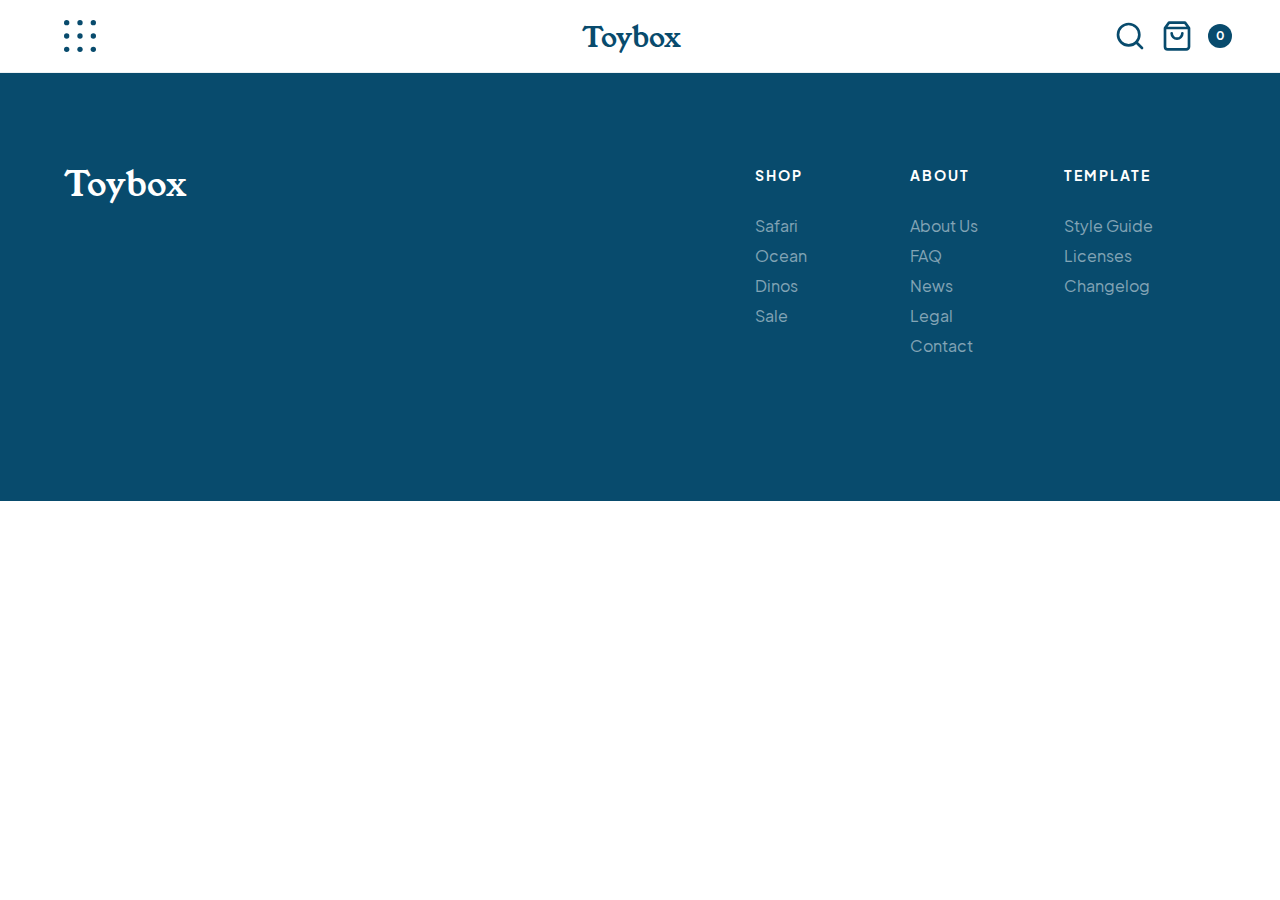
==== shop.html @ d3ab34e5 "added shop page plus reccuring sections" ====
<!DOCTYPE html>
<html lang="en">
<head>
    <meta charset="UTF-8">
    <meta http-equiv="X-UA-Compatible" content="IE=edge">
    <meta name="viewport" content="width=device-width, initial-scale=1.0">
    <title>Shop page - Toybox</title>
    <link rel="stylesheet" href="styles/styles.css">
</head>
<body>
    <a href="#mainContent" class="skip-link">Skip to main content.</a>
    <nav class="navBar">
        <div class="wrapper">
    
            <button class="menuIcon">
                <img src="./assets/menu-button.svg" alt="open slide-out navigation" class="menuIcon">
            </button>
    
            <a href="#" class="logo">
                <h1>Toybox</h1>
            </a>
    
            <div class="searchCart">
    
                <button class="menuIcon">
                    <img src="./assets/search.svg" alt="search icon" class="searchIcon">
                </button>
    
                <a href="#" class="bag">
                    <img src="./assets/shop-bag.svg" alt="shopping bag icon" class="bagIcon">
                </a>
    
                <div class="counter">
                    <p class="smallCopy">0</p>
                </div> <!-- .counter END -->
            </div> <!-- .searchCart END -->
    
        </div> <!-- .wrapper END -->
    </nav> <!-- .navBar END -->

    <footer id="footer">
        <div class="wrapper">
            <div class="footerFlexContainer">
                <a href="" class="logo">
                    <h4>Toybox</h4>
                </a>
                <div class="footerNav">
                    <nav>
                        <ul class="footerShop">
                            <li>
                                <h5>Shop</h5>
                            </li>
                            <li>
                                <a href="">Safari</a>
                            </li>
                            <li>
                                <a href="">Ocean</a>
                            </li>
                            <li>
                                <a href="">Dinos</a>
                            </li>
                            <li>
                                <a href="">Sale</a>
                            </li>
                        </ul>
                        <ul class="footerAbout">
                            <li>
                                <h5>About</h5>
                            </li>
                            <li>
                                <a href="">About Us</a>
                            </li>
                            <li>
                                <a href="">FAQ</a>
                            </li>
                            <li>
                                <a href="">News</a>
                            </li>
                            <li>
                                <a href="">Legal</a>
                            </li>
                            <li>
                                <a href="">Contact</a>
                            </li>
                        </ul>
                        <ul class="footerTemp">
                            <li>
                                <h5>Template</h5>
                            </li>
                            <li>
                                <a href="">Style Guide</a>
                            </li>
                            <li>
                                <a href="">Licenses</a>
                            </li>
                            <li>
                                <a href="">Changelog</a>
                            </li>
                        </ul>
                    </nav>
                </div> <!-- .footerNav END -->
            </div> <!-- .footerFlexContainer END-->
        </div> <!-- .wrapper END-->
    </footer>
</body>
</html>
---- styles/styles.css ----
/* _variables.scss */
/* site fonts */
/* if we set our root element font-size to 125%, then 1 rem = 20px */
/* site colours */
html {
  line-height: 1.15;
  -ms-text-size-adjust: 100%;
  -webkit-text-size-adjust: 100%;
}

body {
  margin: 0;
}

article, aside, footer, header, nav, section {
  display: block;
}

h1 {
  font-size: 2em;
  margin: 0.67em 0;
}

figcaption, figure, main {
  display: block;
}

figure {
  margin: 1em 40px;
}

hr {
  -webkit-box-sizing: content-box;
          box-sizing: content-box;
  height: 0;
  overflow: visible;
}

pre {
  font-family: monospace, monospace;
  font-size: 1em;
}

a {
  background-color: transparent;
  -webkit-text-decoration-skip: objects;
}

abbr[title] {
  border-bottom: none;
  text-decoration: underline;
  -webkit-text-decoration: underline dotted;
          text-decoration: underline dotted;
}

b, strong {
  font-weight: inherit;
}

b, strong {
  font-weight: bolder;
}

code, kbd, samp {
  font-family: monospace, monospace;
  font-size: 1em;
}

dfn {
  font-style: italic;
}

mark {
  background-color: #ff0;
  color: #000;
}

small {
  font-size: 80%;
}

sub, sup {
  font-size: 75%;
  line-height: 0;
  position: relative;
  vertical-align: baseline;
}

sub {
  bottom: -0.25em;
}

sup {
  top: -0.5em;
}

audio, video {
  display: inline-block;
}

audio:not([controls]) {
  display: none;
  height: 0;
}

img {
  border-style: none;
}

svg:not(:root) {
  overflow: hidden;
}

button, input, optgroup, select, textarea {
  font-family: sans-serif;
  font-size: 100%;
  line-height: 1.15;
  margin: 0;
}

button, input {
  overflow: visible;
}

button, select {
  text-transform: none;
}

button, html [type=button], [type=reset], [type=submit] {
  -webkit-appearance: button;
}

button::-moz-focus-inner, [type=button]::-moz-focus-inner, [type=reset]::-moz-focus-inner, [type=submit]::-moz-focus-inner {
  border-style: none;
  padding: 0;
}

button:-moz-focusring, [type=button]:-moz-focusring, [type=reset]:-moz-focusring, [type=submit]:-moz-focusring {
  outline: 1px dotted ButtonText;
}

fieldset {
  padding: 0.35em 0.75em 0.625em;
}

legend {
  -webkit-box-sizing: border-box;
          box-sizing: border-box;
  color: inherit;
  display: table;
  max-width: 100%;
  padding: 0;
  white-space: normal;
}

progress {
  display: inline-block;
  vertical-align: baseline;
}

textarea {
  overflow: auto;
}

[type=checkbox], [type=radio] {
  -webkit-box-sizing: border-box;
          box-sizing: border-box;
  padding: 0;
}

[type=number]::-webkit-inner-spin-button, [type=number]::-webkit-outer-spin-button {
  height: auto;
}

[type=search] {
  -webkit-appearance: textfield;
  outline-offset: -2px;
}

[type=search]::-webkit-search-cancel-button, [type=search]::-webkit-search-decoration {
  -webkit-appearance: none;
}

::-webkit-file-upload-button {
  -webkit-appearance: button;
  font: inherit;
}

details, menu {
  display: block;
}

summary {
  display: list-item;
}

canvas {
  display: inline-block;
}

template {
  display: none;
}

[hidden] {
  display: none;
}

html {
  -webkit-box-sizing: border-box;
          box-sizing: border-box;
}

*, *:before, *:after {
  -webkit-box-sizing: inherit;
          box-sizing: inherit;
}

.sr-only {
  position: absolute;
  width: 1px;
  height: 1px;
  margin: -1px;
  border: 0;
  padding: 0;
  white-space: nowrap;
  -webkit-clip-path: inset(100%);
          clip-path: inset(100%);
  clip: rect(0 0 0 0);
  overflow: hidden;
}

.skip-link {
  position: absolute;
  left: -1000px;
  top: 5px;
  z-index: 999;
  background: white;
  color: black;
}

.skip-link:focus {
  left: 0;
}

/* _typography.scss */
/* import Jakarta Sans font */
@font-face {
  font-family: "Jakarta Sans";
  src: url("../fonts/PlusJakarta_Sans-2.5/webfonts/PlusJakartaSans-Regular.woff"), url("../fonts/PlusJakarta_Sans-2.5/static/PlusJakartaSans-Regular.ttf"), url("../fonts/PlusJakarta_Sans-2.5/webfonts/PlusJakartaSans-Regular.woff2");
  font-weight: normal;
}
/* import Jakarta Sans font in bold */
@font-face {
  font-family: "Jakarta Sans";
  src: url("../fonts/PlusJakarta_Sans-2.5/webfonts/PlusJakartaSans-Bold.woff"), url(../fonts/PlusJakarta_Sans-2.5/webfonts/PlusJakartaSans-Bold.woff2), url(../fonts/PlusJakarta_Sans-2.5/static/PlusJakartaSans-Bold.ttf);
  font-weight: bold;
}
/* import Young Serif font */
@font-face {
  font-family: "Young Serif";
  src: url("../fonts/youngserif/YoungSerif-Regular.otf");
}
/* _typography.scss */
html {
  font-size: 125%;
}

body {
  font-family: "Jakarta Sans";
  font-size: 1rem;
  color: #084b6d;
}

h1,
h2,
h3,
h4,
blockquote {
  font-family: "Young Serif";
  font-weight: normal;
  color: #084b6d;
  margin: 0;
}

h1 {
  font-size: 1.4rem;
}

h2 {
  font-size: 2rem;
  line-height: 2.4rem;
  margin-bottom: 18px;
}

h3 {
  font-size: 2.7rem;
  line-height: 3rem;
  margin-bottom: 24px;
}

h4 {
  font-size: 1.7rem;
  line-height: 2rem;
  margin-bottom: 18px;
}

h5 {
  font-size: 0.7rem;
  font-weight: bold;
  line-height: 1.2rem;
  letter-spacing: 0.1rem;
  text-transform: uppercase;
  margin: 0 0 24px 0;
}

p {
  line-height: 1.5rem;
  margin: 0 0 30px 0;
}
p.smallCopy {
  font-size: 0.6rem;
  line-height: 1.2rem;
  font-weight: bold;
  margin: 0;
}

ul,
li,
a,
input {
  padding: 0;
  margin: 0;
}

ul {
  list-style: none;
}

a {
  text-decoration: none;
  color: inherit;
  cursor: pointer;
  -webkit-transition: 0.3s;
  transition: 0.3s;
}

.wrapper {
  max-width: 1260px;
  width: 90%;
  margin: 0 auto;
}

button {
  color: #084b6d;
  background-color: transparent;
  padding: 18px 36px;
  border: 2px solid #084b6d;
  font-size: 0.8rem;
  font-weight: bold;
  line-height: 1.2rem;
  text-align: center;
  cursor: pointer;
  -webkit-transition: 0.3s;
  transition: 0.3s;
  /* style the button in the main nav menu to look just like an icon */
}
button:hover {
  background-color: #084b6d;
  color: #fff;
}
button:focus {
  background-color: #084b6d;
  color: #fff;
}
button.secondary {
  background-color: transparent;
  border-color: #fff;
  color: #fff;
  padding: 8px 12px;
}
button.secondary:hover {
  background-color: #fff;
  color: #084b6d;
}
button.secondary:focus {
  background-color: #fff;
  color: #084b6d;
}
button.solid {
  color: #fff;
  background-color: #084b6d;
}
button.solid:hover {
  color: #084b6d;
  background-color: #fff;
}
button.menuIcon {
  display: inherit;
  padding: 0;
  border: none;
}
button.menuIcon:hover {
  background-color: transparent;
}
button.menuIcon:focus {
  background-color: transparent;
}

a.button {
  color: #084b6d;
  background-color: transparent;
  padding: 18px 36px;
  border: 2px solid #084b6d;
  font-size: 0.8rem;
  font-weight: bold;
  line-height: 1.2rem;
  text-align: center;
  -webkit-transition: 0.3s;
  transition: 0.3s;
}
a.button:hover {
  background-color: #084b6d;
  color: #fff;
}
a.button:focus {
  background-color: #084b6d;
  color: #fff;
}

.navBar {
  position: sticky;
  top: 0;
  z-index: 10;
  border-bottom: 1px solid rgba(8, 75, 109, 0.08);
  background-color: #fff;
}
.navBar .wrapper {
  display: -webkit-box;
  display: -ms-flexbox;
  display: flex;
  -webkit-box-pack: justify;
      -ms-flex-pack: justify;
          justify-content: space-between;
  padding: 20px 0;
}
.navBar .searchCart {
  display: -webkit-box;
  display: -ms-flexbox;
  display: flex;
}
.navBar .searchCart .searchIcon,
.navBar .searchCart .bag {
  margin-right: 15px;
}
.navBar a {
  display: -webkit-box;
  display: -ms-flexbox;
  display: flex;
}
.navBar .logo {
  margin-left: 60px;
}
.navBar .counter {
  display: -webkit-box;
  display: -ms-flexbox;
  display: flex;
  -webkit-box-align: center;
      -ms-flex-align: center;
          align-items: center;
}
.navBar .counter p {
  width: 24px;
  height: 24px;
  background-color: #084b6d;
  color: #fff;
  text-align: center;
  border-radius: 50%;
}

header {
  background-color: #e8f9d3;
  margin-bottom: 90px;
  display: -webkit-box;
  display: -ms-flexbox;
  display: flex;
  -webkit-box-align: center;
      -ms-flex-align: center;
          align-items: center;
  -ms-flex-wrap: wrap;
      flex-wrap: wrap;
}
header .headerImgContainer {
  width: 45%;
}
header .headerImgContainer img {
  max-width: 100%;
  vertical-align: middle;
}
header .headerContent {
  width: 55%;
  color: #084b6d;
}
header .headerContent .contentContainer {
  margin: 0 auto;
  width: 65%;
}

.categoryGallery {
  display: -webkit-box;
  display: -ms-flexbox;
  display: flex;
  -webkit-box-pack: center;
      -ms-flex-pack: center;
          justify-content: center;
  -ms-flex-wrap: wrap;
      flex-wrap: wrap;
  text-align: center;
  width: 100%;
}
.categoryGallery .items {
  padding: 45px;
  margin: 50px 25px 25px;
  border-radius: 10%;
  width: 40%;
  display: -webkit-box;
  display: -ms-flexbox;
  display: flex;
  -webkit-box-orient: vertical;
  -webkit-box-direction: normal;
      -ms-flex-direction: column;
          flex-direction: column;
  -webkit-box-align: center;
      -ms-flex-align: center;
          align-items: center;
}
.categoryGallery .items img {
  width: 100%;
  border-radius: 10%;
  margin: 0 auto 20px auto;
}
.categoryGallery .itemOne {
  background-color: #ffd698;
}
.categoryGallery .itemTwo {
  background-color: #d3f0f9;
}
.categoryGallery .itemThree {
  background-color: #e8f9d3;
}
.categoryGallery .itemFour {
  background-color: #f9d3d3;
}

footer {
  background-color: #084b6d;
  color: #fff;
  padding: 90px 0 50px 0;
}
footer .footerFlexContainer {
  display: -webkit-box;
  display: -ms-flexbox;
  display: flex;
  -webkit-box-pack: justify;
      -ms-flex-pack: justify;
          justify-content: space-between;
  margin-bottom: 90px;
}
footer .footerFlexContainer h4 {
  color: #fff;
}
footer .footerNav {
  width: 40%;
}
footer .footerNav nav {
  display: -webkit-box;
  display: -ms-flexbox;
  display: flex;
  -webkit-box-pack: justify;
      -ms-flex-pack: justify;
          justify-content: space-between;
}
footer .footerNav nav ul {
  width: 33%;
}
footer .footerNav nav a {
  color: rgba(255, 255, 255, 0.5);
  font-size: 0.8rem;
  line-height: 1.5rem;
}
footer .footerNav nav a:hover {
  color: white;
}
footer .footerNav nav a:focus {
  color: white;
}

/*******************TABLET*******************/
@media (max-width: 768px) {
  .navBar {
    padding: 30px 0;
  }
}
/*******************MOBILE*******************/
@media (max-width: 768px) {
  .navBar {
    padding: 0;
  }
  .navBar .wrapper {
    -webkit-box-orient: vertical;
    -webkit-box-direction: normal;
        -ms-flex-direction: column;
            flex-direction: column;
    -webkit-box-align: center;
        -ms-flex-align: center;
            align-items: center;
  }
  .navBar .wrapper .menuIcon {
    -ms-flex-item-align: start;
        align-self: flex-start;
  }
  .navBar .wrapper > * {
    margin: 0px;
    padding: 10px 0px;
  }
  .navBar .searchCart button,
.navBar .searchCart a,
.navBar .searchCart div {
    padding: 10px;
    margin: 0 10px;
  }
  .navBar .searchCart .searchIcon {
    margin-right: 0;
  }
}
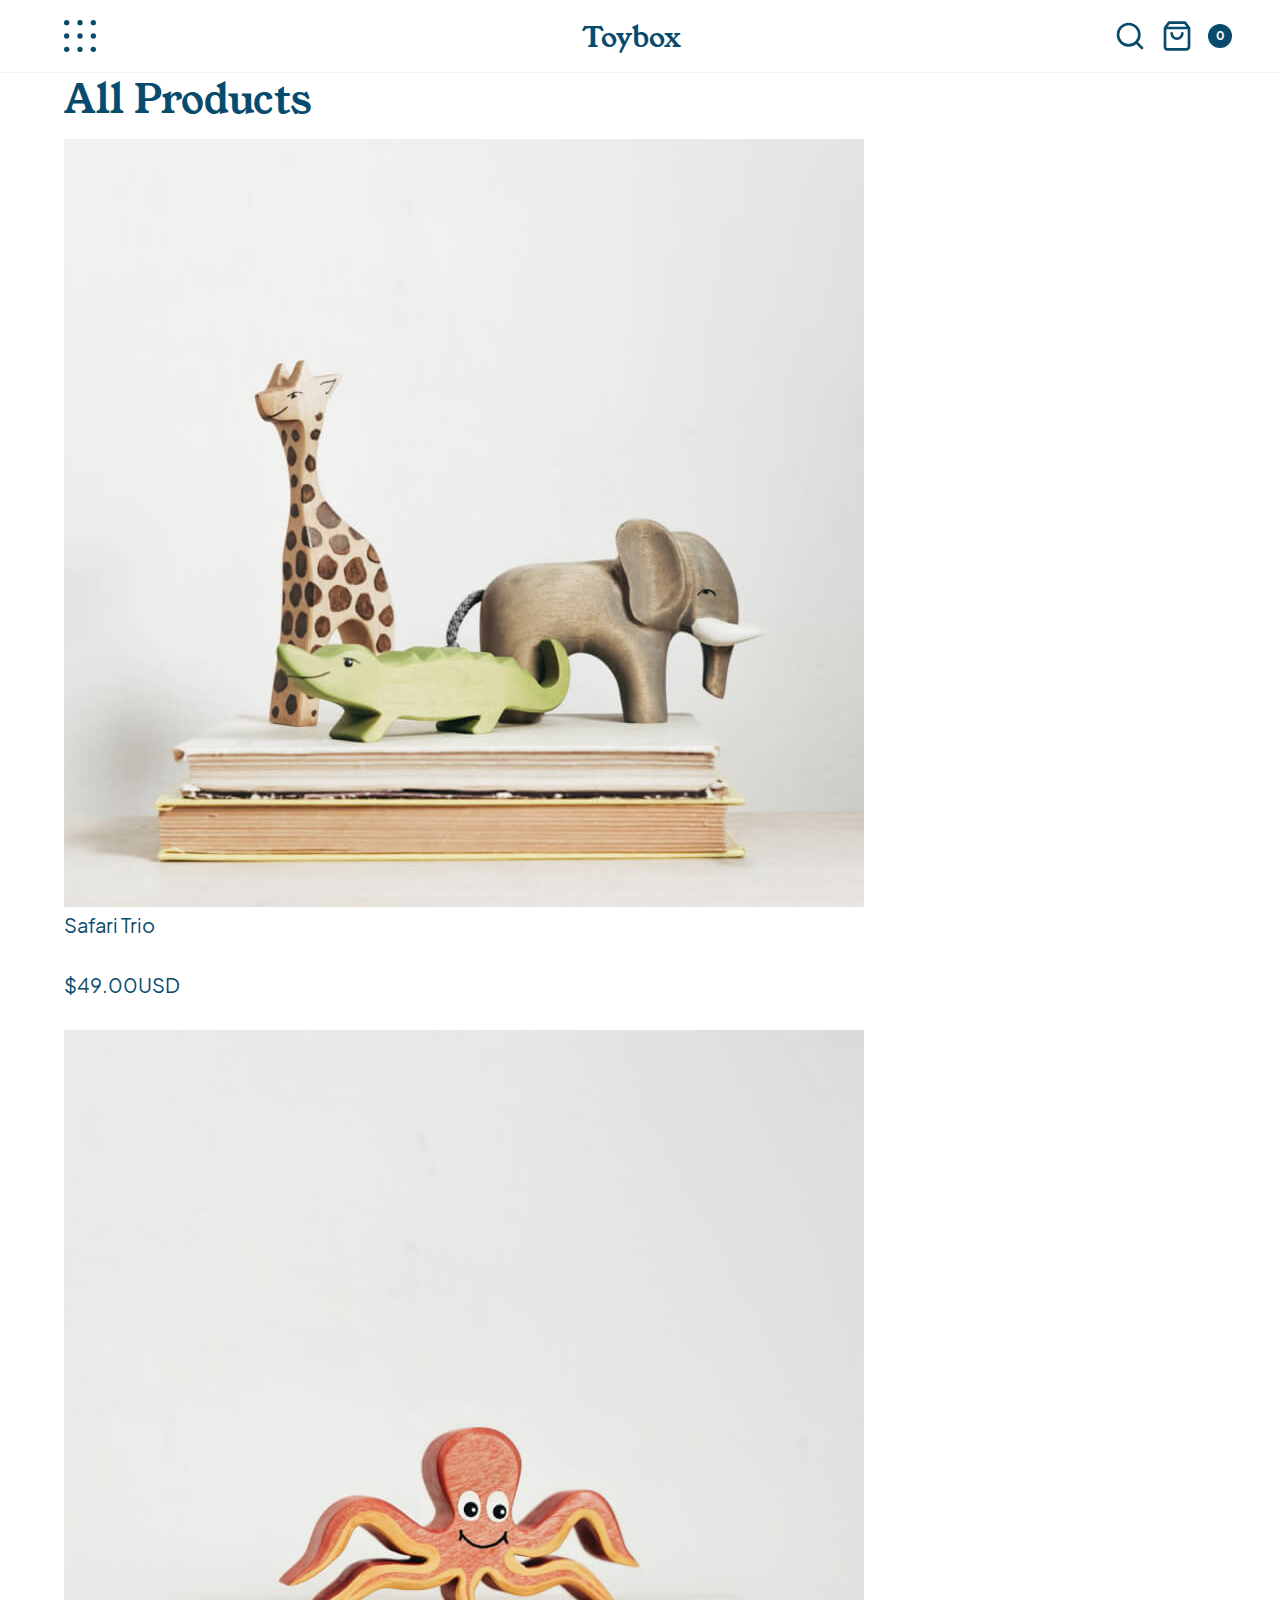
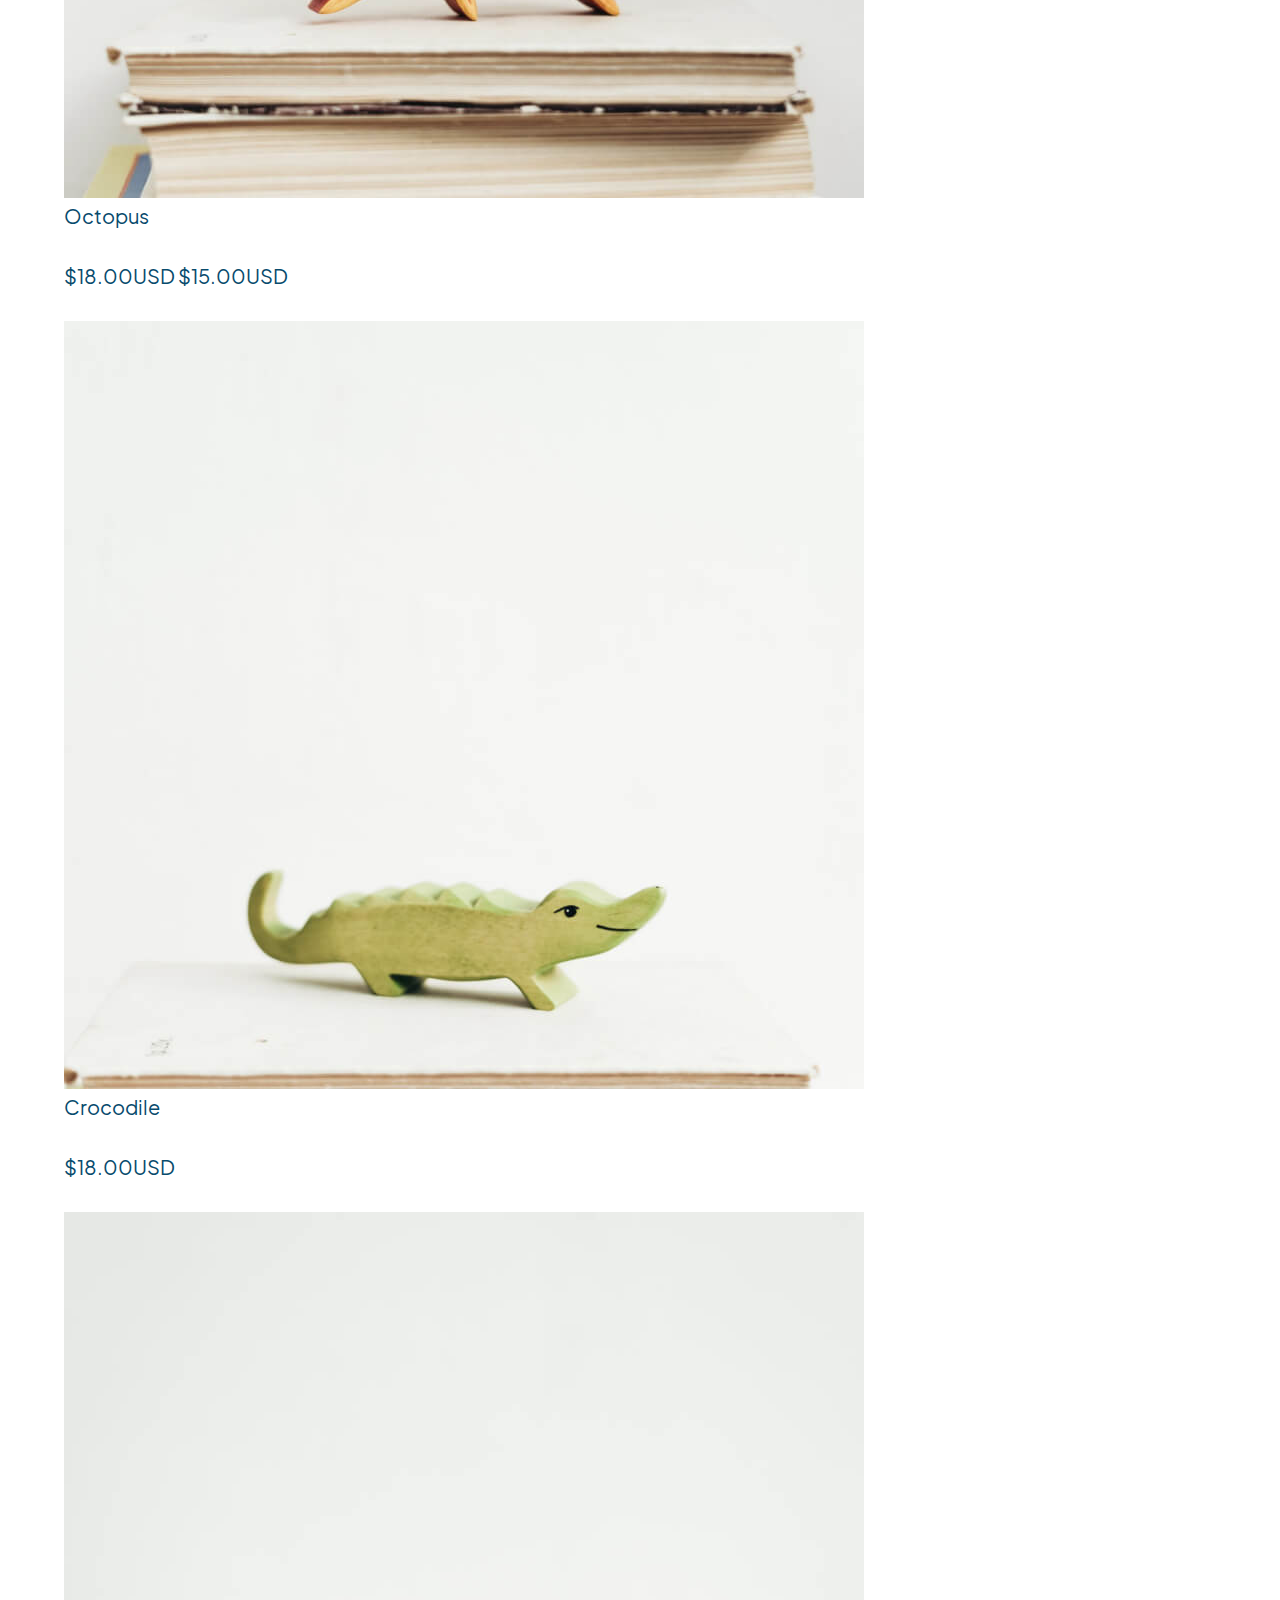
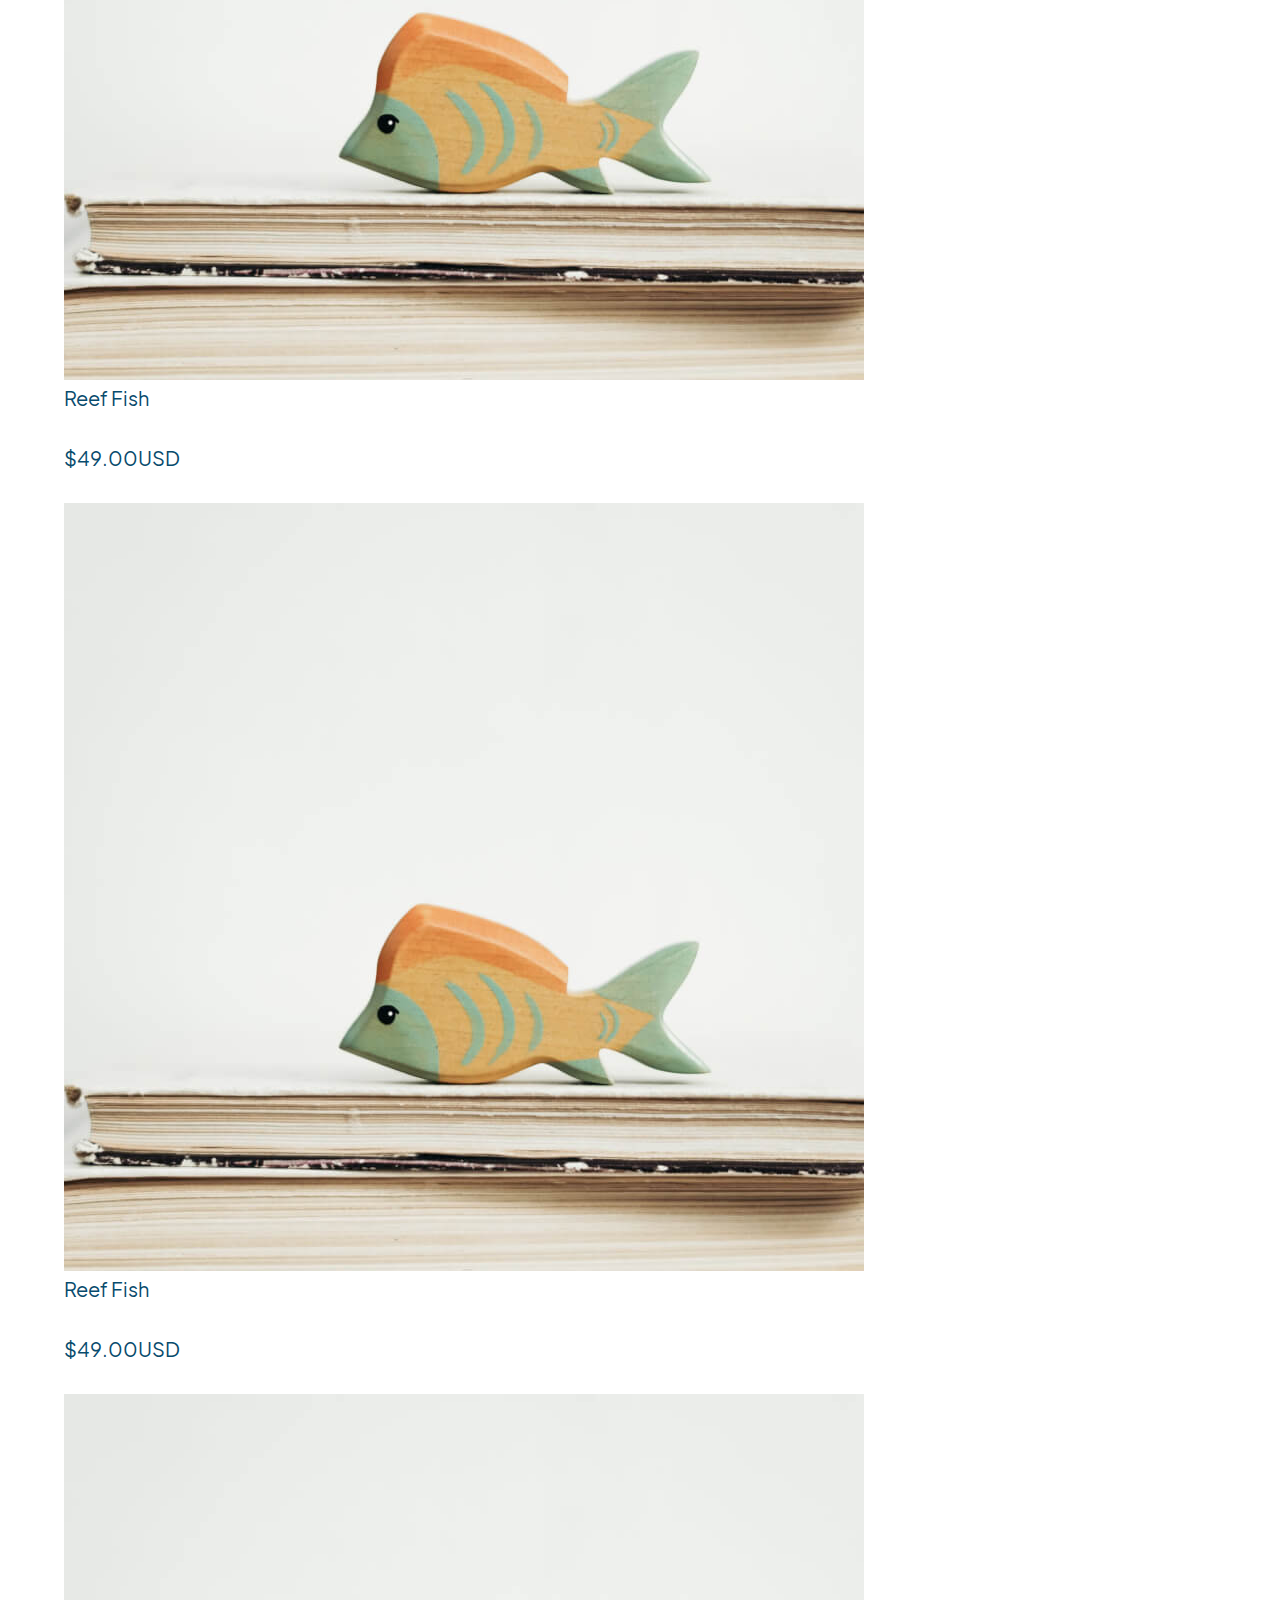
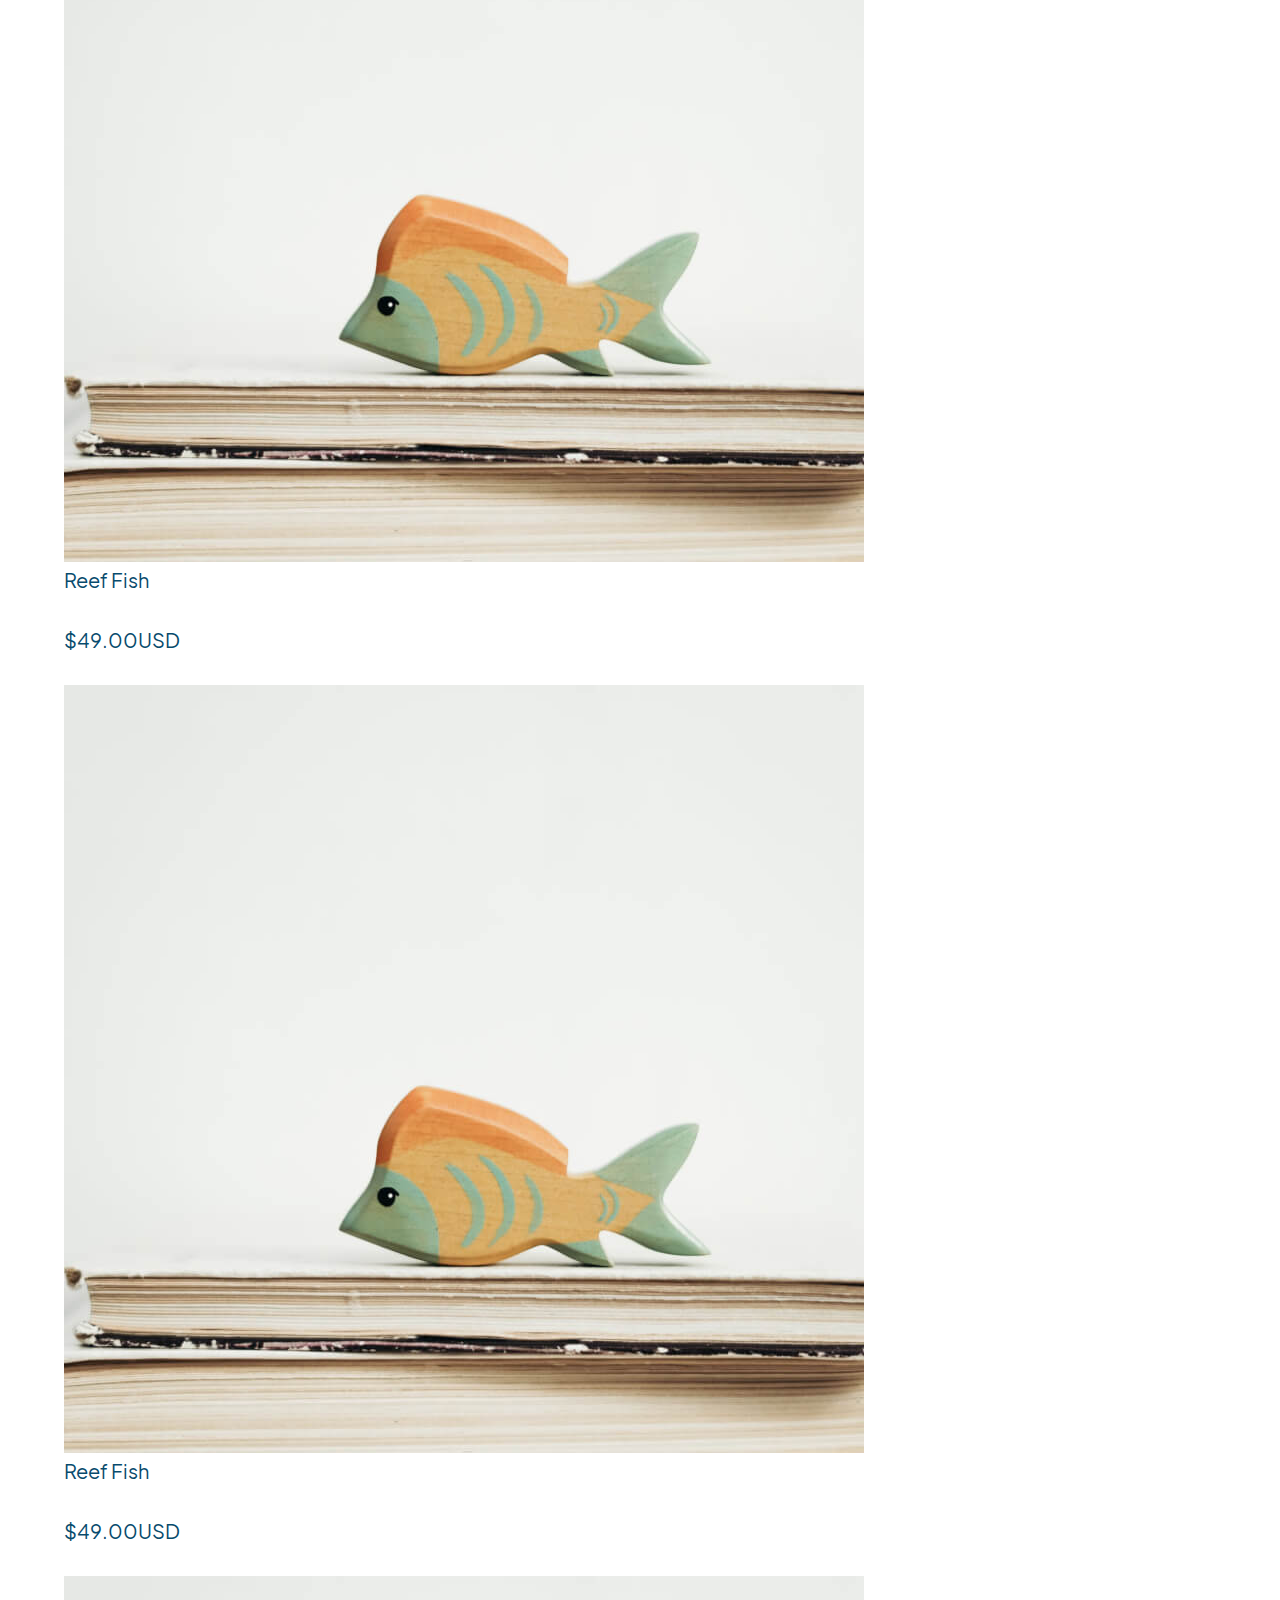
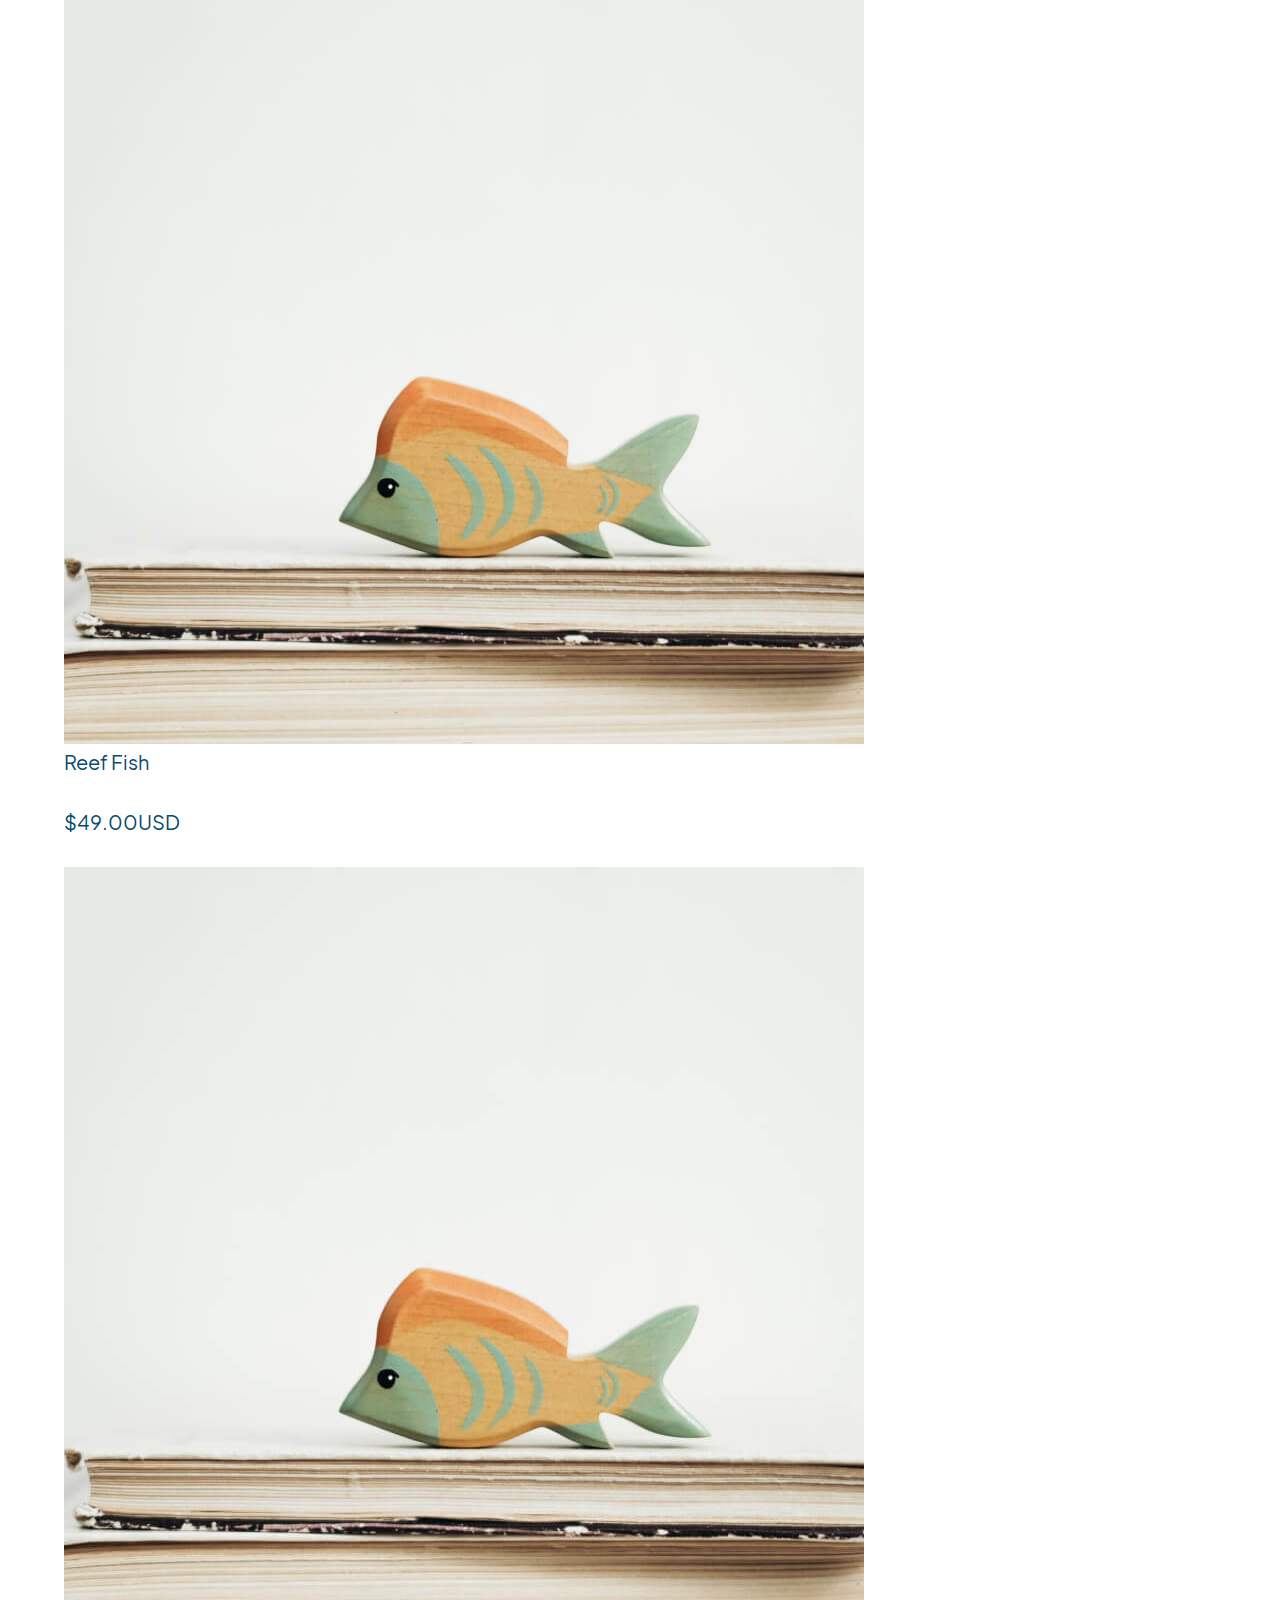
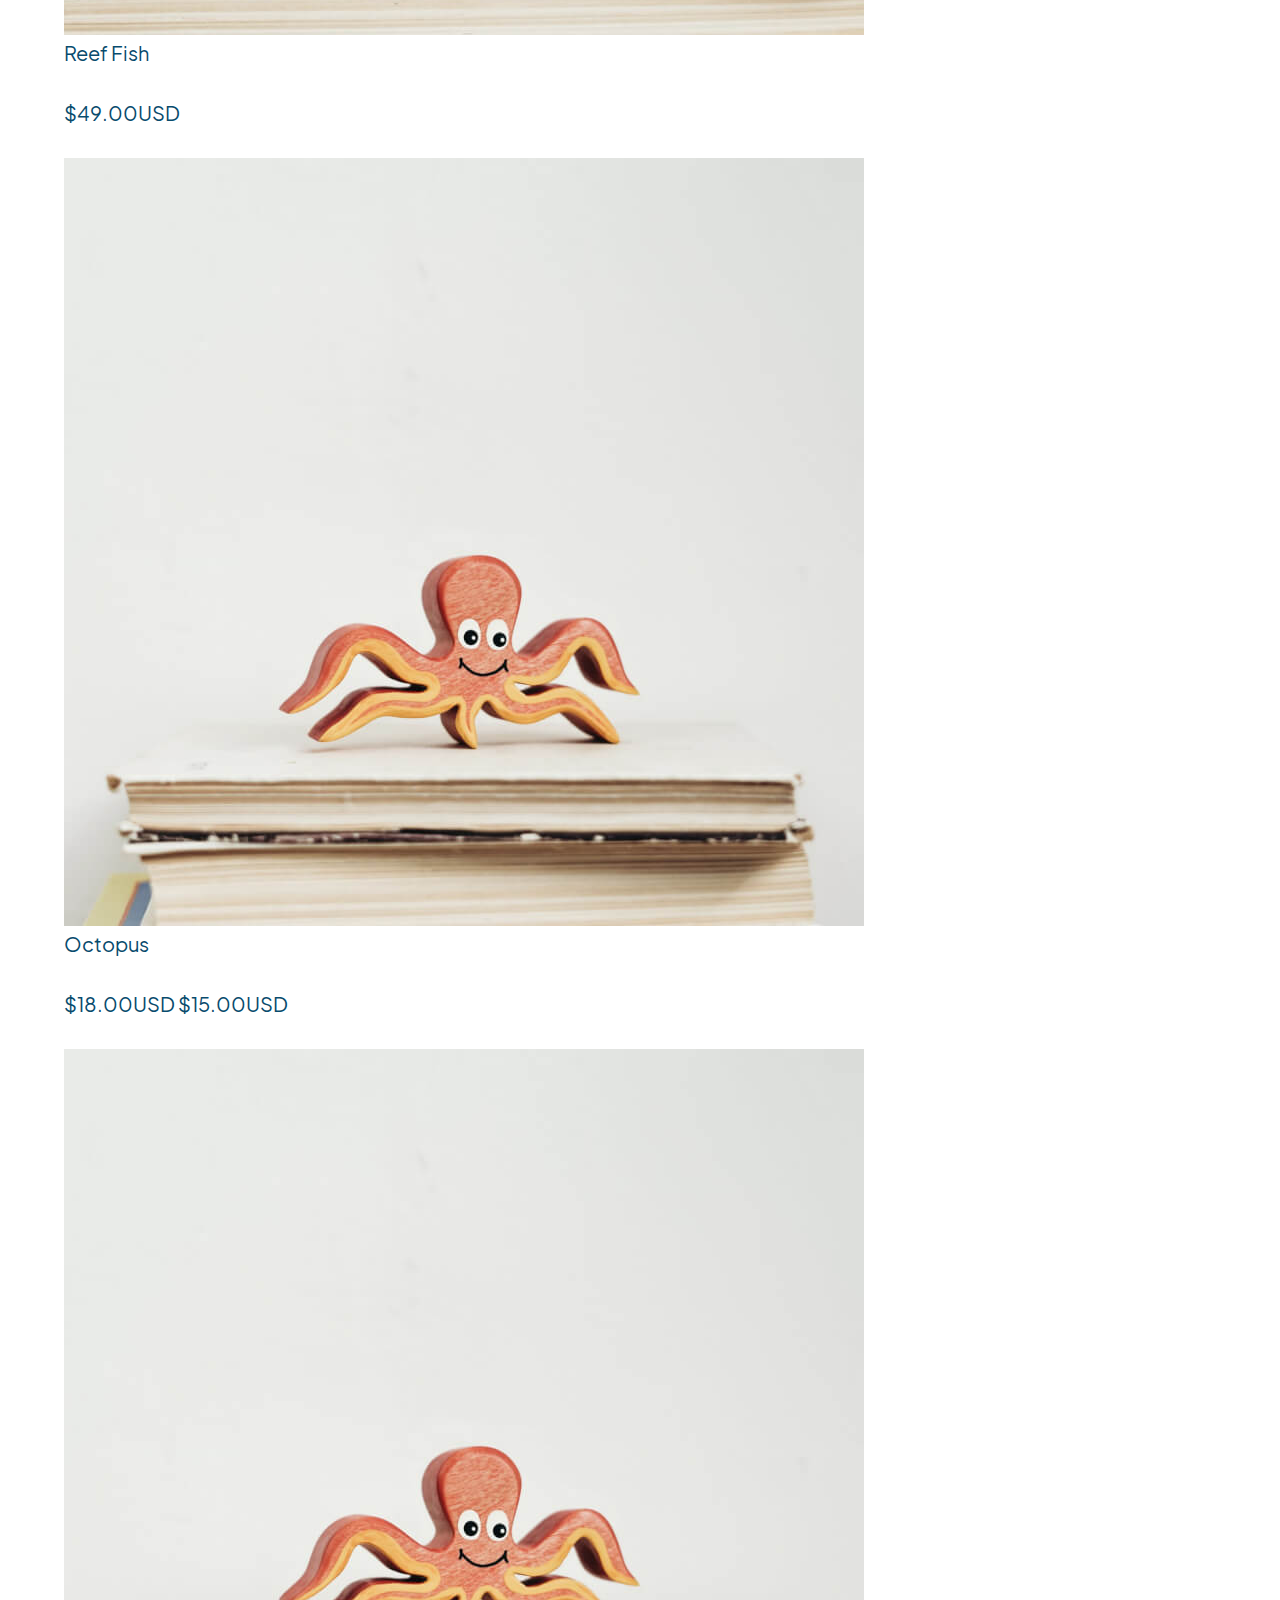
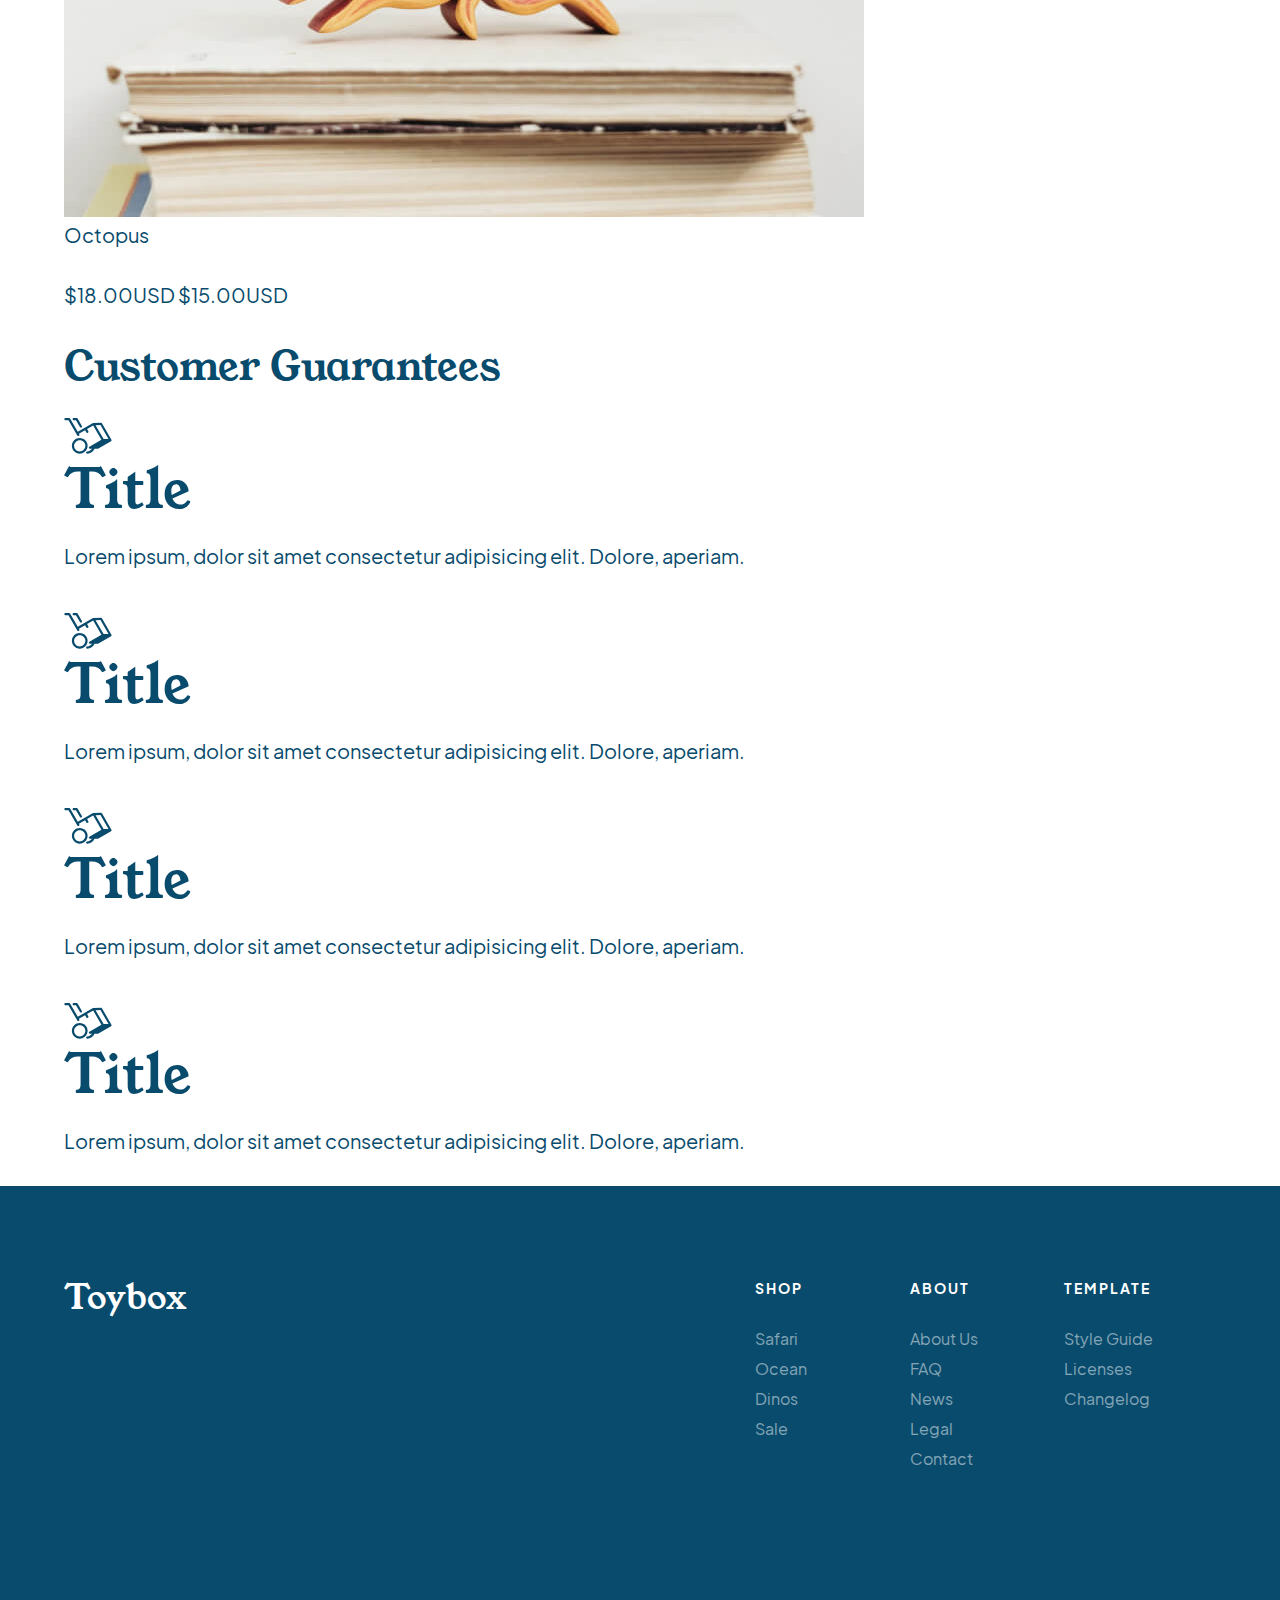
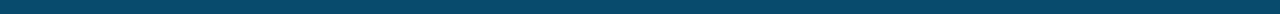
==== commit ce1489b1: "added products and gurantees markup" ====
--- a/shop.html
+++ b/shop.html
@@ -8,16 +8,16 @@
     <link rel="stylesheet" href="styles/styles.css">
 </head>
 <body>
-    <a href="#mainContent" class="skip-link">Skip to main content.</a>
+    <a href="#productsMainContent" class="skip-link">Skip to main content.</a>
     <nav class="navBar">
         <div class="wrapper">
     
             <button class="menuIcon">
                 <img src="./assets/menu-button.svg" alt="open slide-out navigation" class="menuIcon">
             </button>
-    
-            <a href="#" class="logo">
-                <h1>Toybox</h1>
+            
+            <a href="./index.html" class="logo">
+                <h1>Toybox <span class="sr-only">- Shop Page</span></h1>
             </a>
     
             <div class="searchCart">
@@ -38,10 +38,127 @@
         </div> <!-- .wrapper END -->
     </nav> <!-- .navBar END -->
 
+    <main id="productsMainContent">
+        <section class="allProducts">
+            <div class="wrapper">
+                <h2>All Products</h2>
+                <ul class="products">
+                    <li>
+                        <a href="">
+                            <img src="./assets/safari-trio.jpg" alt="Hand-carved safari animal toys">
+                            <!-- PLSFIXTHIS: popularProduct <p> should perhaps be updated to be an h3 -->
+                            <p class="popularProduct">Safari Trio</p>
+                            <p class="price">$49.00USD</p>
+                        </a>
+                    </li>
+                    <li>
+                        <a href="">
+                            <img src="./assets/octopus.jpg" alt="Wooden toy octopus">
+                            <p class="popularProduct">Octopus</p>
+                            <p class="price discountedPrice">$18.00USD <span>$15.00USD</span></p>
+                        </a>
+                    </li>
+                    <li>
+                        <a href="">
+                            <img src="./assets/crocodile.jpg" alt="Wooden toy crocodile">
+                            <p class="popularProduct">Crocodile</p>
+                            <p class="price">$18.00USD</p>
+                        </a>
+                    </li>
+                    <li>
+                        <a href="">
+                            <img src="./assets/reef-fish.jpg" alt="Hand-carved reef fish toy">
+                            <p class="popularProduct">Reef Fish</p>
+                            <p class="price">$49.00USD</p>
+                        </a>
+                    </li>
+                    <li>
+                        <a href="">
+                            <img src="./assets/reef-fish.jpg" alt="Hand-carved reef fish toy">
+                            <p class="popularProduct">Reef Fish</p>
+                            <p class="price">$49.00USD</p>
+                        </a>
+                    </li>
+                    <li>
+                        <a href="">
+                            <img src="./assets/reef-fish.jpg" alt="Hand-carved reef fish toy">
+                            <p class="popularProduct">Reef Fish</p>
+                            <p class="price">$49.00USD</p>
+                        </a>
+                    </li>
+                    <li>
+                        <a href="">
+                            <img src="./assets/reef-fish.jpg" alt="Hand-carved reef fish toy">
+                            <p class="popularProduct">Reef Fish</p>
+                            <p class="price">$49.00USD</p>
+                        </a>
+                    </li>
+                    <li>
+                        <a href="">
+                            <img src="./assets/reef-fish.jpg" alt="Hand-carved reef fish toy">
+                            <p class="popularProduct">Reef Fish</p>
+                            <p class="price">$49.00USD</p>
+                        </a>
+                    </li>
+                    <li>
+                        <a href="">
+                            <img src="./assets/reef-fish.jpg" alt="Hand-carved reef fish toy">
+                            <p class="popularProduct">Reef Fish</p>
+                            <p class="price">$49.00USD</p>
+                        </a>
+                    </li>
+                    <li>
+                        <a href="">
+                            <img src="./assets/octopus.jpg" alt="Wooden toy octopus">
+                            <p class="popularProduct">Octopus</p>
+                            <p class="price discountedPrice">$18.00USD <span>$15.00USD</span></p>
+                        </a>
+                    </li>
+                    <li>
+                        <a href="">
+                            <img src="./assets/octopus.jpg" alt="Wooden toy octopus">
+                            <p class="popularProduct">Octopus</p>
+                            <p class="price discountedPrice">$18.00USD <span>$15.00USD</span></p>
+                        </a>
+                    </li>
+                </ul>
+            </div>
+        </section>
+    
+        <section class="guarantees">
+            <div class="wrapper">
+                <h2>Customer Guarantees</h2>
+                <ul>
+                    <li>
+                        <img src="./assets/dolly.svg" alt="">
+                        <h3>Title</h3>
+                        <p>Lorem ipsum, dolor sit amet consectetur adipisicing elit. Dolore, aperiam.</p>
+                    </li>
+                    <li>
+                        <img src="./assets/dolly.svg" alt="">
+                        <h3>Title</h3>
+                        <p>Lorem ipsum, dolor sit amet consectetur adipisicing elit. Dolore, aperiam.</p>
+                    </li>
+                    <li>
+                        <img src="./assets/dolly.svg" alt="">
+                        <h3>Title</h3>
+                        <p>Lorem ipsum, dolor sit amet consectetur adipisicing elit. Dolore, aperiam.</p>
+                    </li>
+                    <li>
+                        <img src="./assets/dolly.svg" alt="">
+                        <h3>Title</h3>
+                        <p>Lorem ipsum, dolor sit amet consectetur adipisicing elit. Dolore, aperiam.</p>
+                    </li>
+                </ul>
+            </div>
+        </section>
+    
+    </main>
+
     <footer id="footer">
         <div class="wrapper">
             <div class="footerFlexContainer">
-                <a href="" class="logo">
+                <a href="./index.html" class="logo">
                     <h4>Toybox</h4>
                 </a>
                 <div class="footerNav">
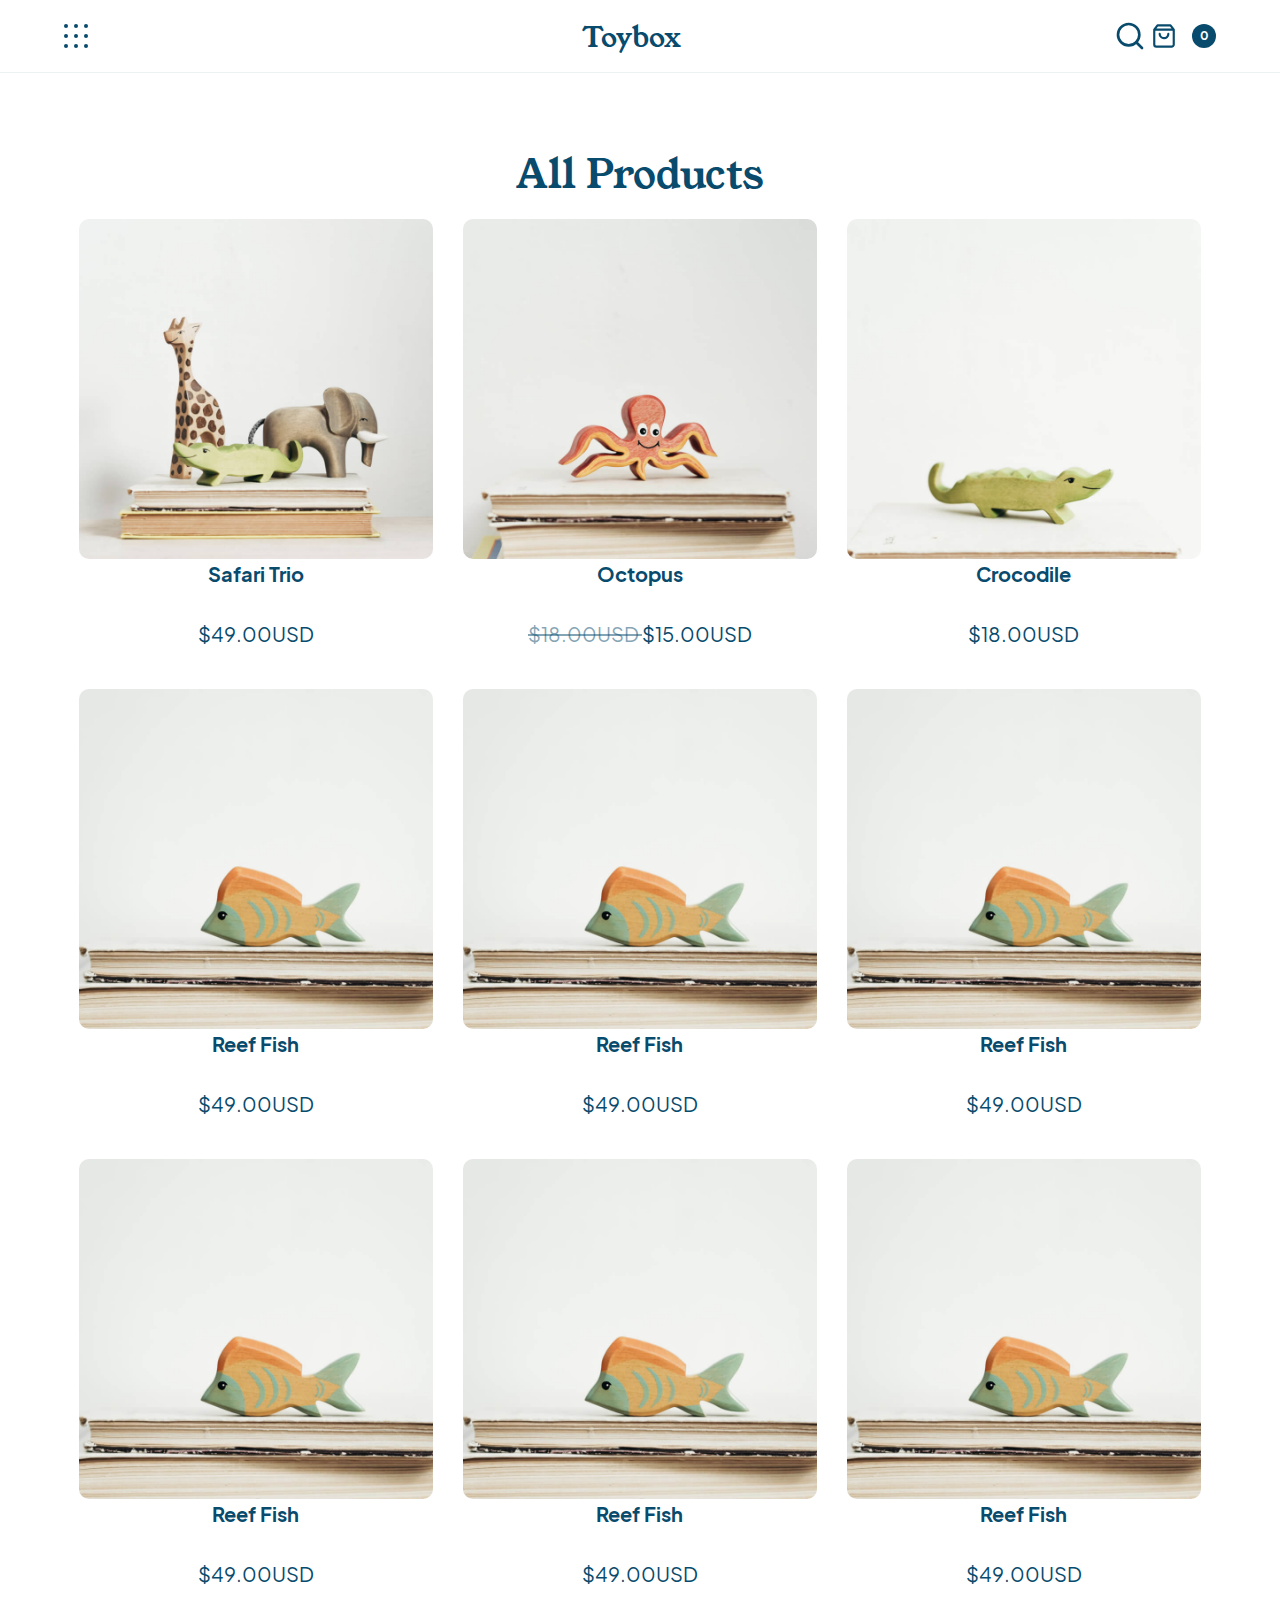
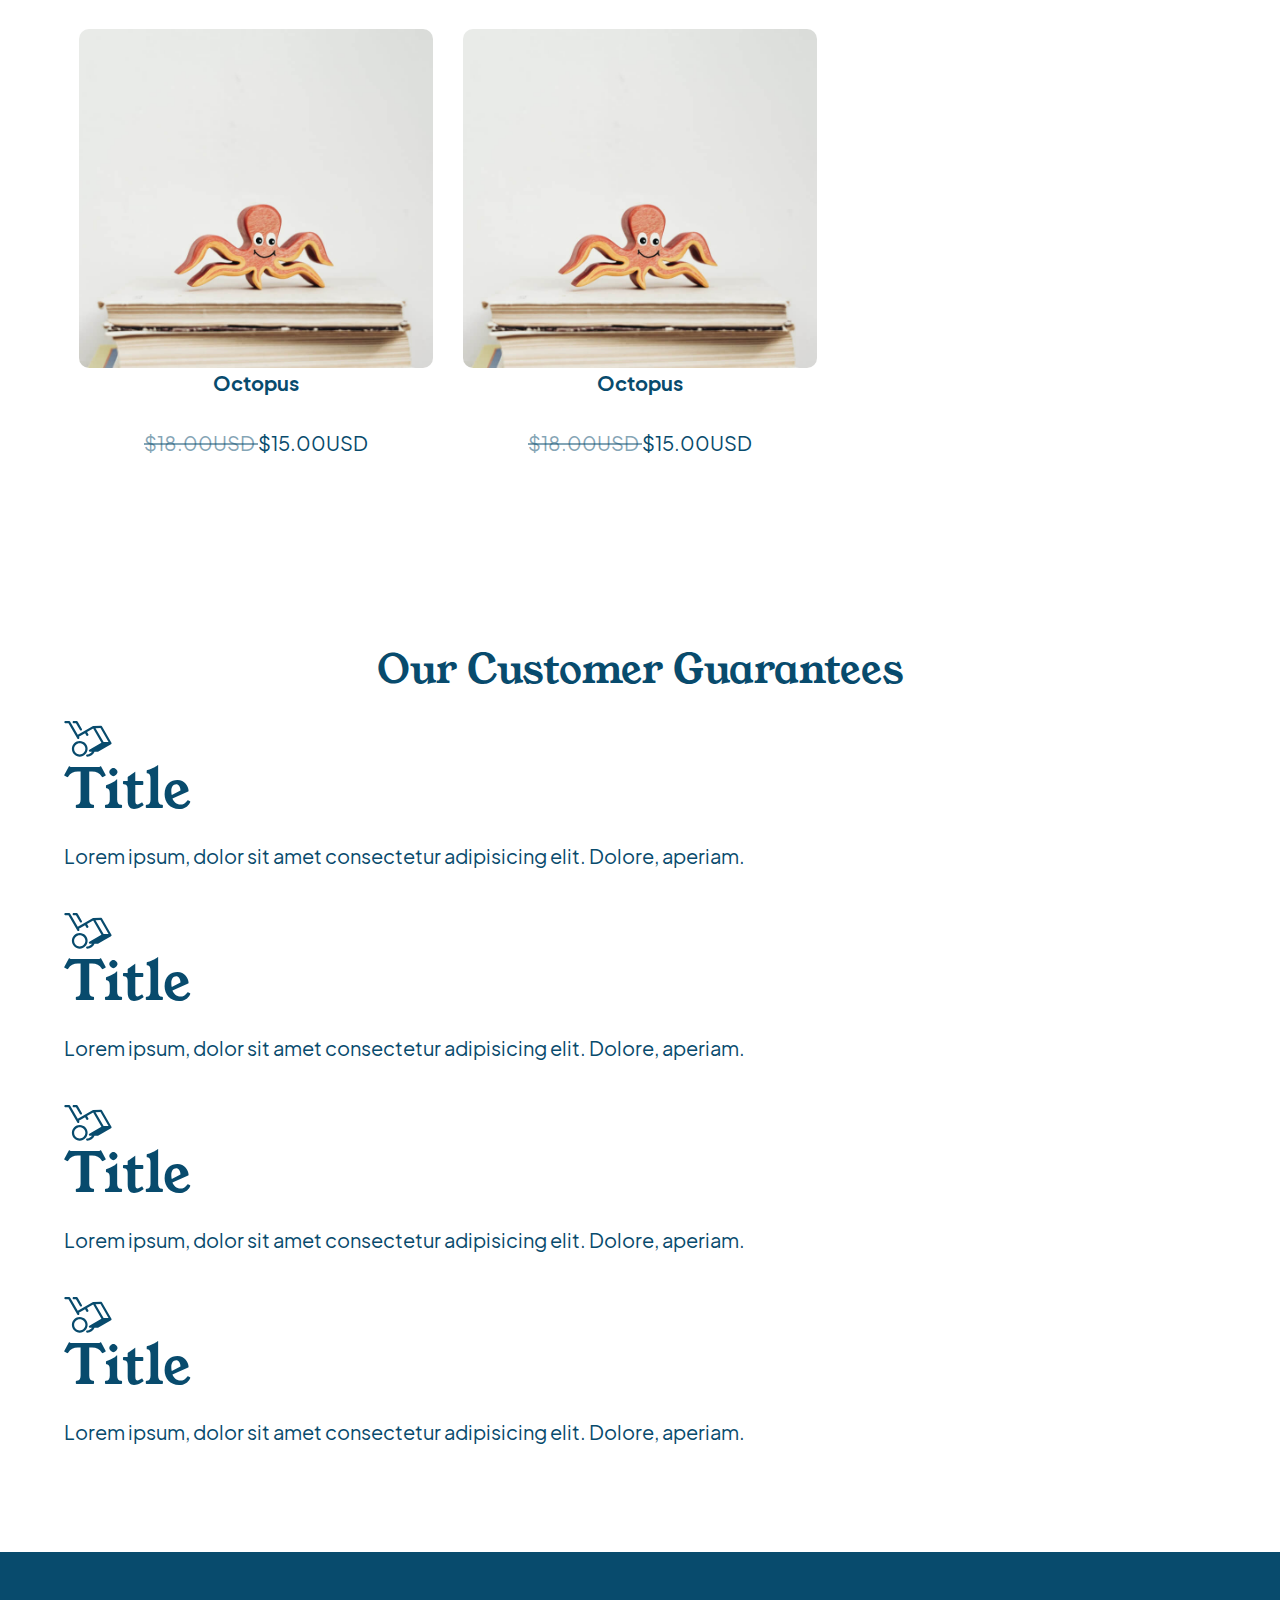
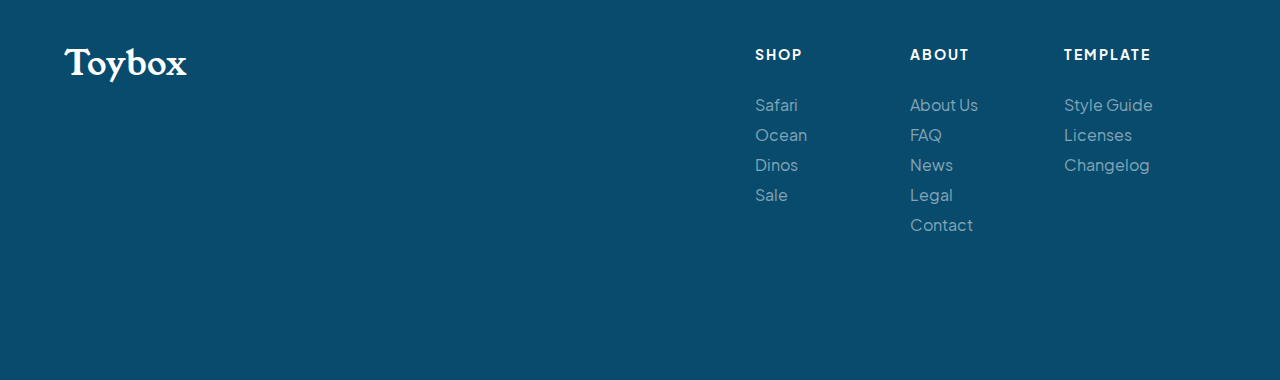
==== commit bda293c0: "add shop page styles and style products section" ====
--- a/shop.html
+++ b/shop.html
@@ -38,7 +38,7 @@
         </div> <!-- .wrapper END -->
     </nav> <!-- .navBar END -->
 
-    <main id="productsMainContent">
+    <main id="productsMainContent" class="productsMainContent">
         <section class="allProducts">
             <div class="wrapper">
                 <h2>All Products</h2>
@@ -127,7 +127,7 @@
     
         <section class="guarantees">
             <div class="wrapper">
-                <h2>Customer Guarantees</h2>
+                <h2>Our Customer Guarantees</h2>
                 <ul>
                     <li>
                         <img src="./assets/dolly.svg" alt="">
--- a/styles/styles.css
+++ b/styles/styles.css
@@ -407,6 +407,9 @@
   background-color: transparent;
 }
 
+a {
+  display: inline-block;
+}
 a.button {
   color: #084b6d;
   background-color: transparent;
@@ -428,6 +431,11 @@
   color: #fff;
 }
 
+img {
+  max-width: 100%;
+  display: block;
+}
+
 .navBar {
   position: sticky;
   top: 0;
@@ -550,6 +558,41 @@
 }
 .categoryGallery .itemFour {
   background-color: #f9d3d3;
+}
+
+.productsMainContent section {
+  padding: 75px 0;
+}
+.productsMainContent h2 {
+  text-align: center;
+}
+.productsMainContent .products {
+  display: -webkit-box;
+  display: -ms-flexbox;
+  display: flex;
+  -ms-flex-wrap: wrap;
+      flex-wrap: wrap;
+}
+.productsMainContent .products li {
+  -ms-flex-preferred-size: calc(33.3333333333% - 30px);
+      flex-basis: calc(33.3333333333% - 30px);
+  margin: 5px 15px;
+  text-align: center;
+}
+.productsMainContent .products img {
+  border-radius: 10px;
+}
+.productsMainContent .popularProduct {
+  font-weight: bold;
+}
+.productsMainContent .discountedPrice {
+  text-decoration: line-through;
+  color: rgba(8, 75, 109, 0.5);
+}
+.productsMainContent .discountedPrice span {
+  display: inline-block;
+  text-decoration: none;
+  color: #084b6d;
 }
 
 footer {
